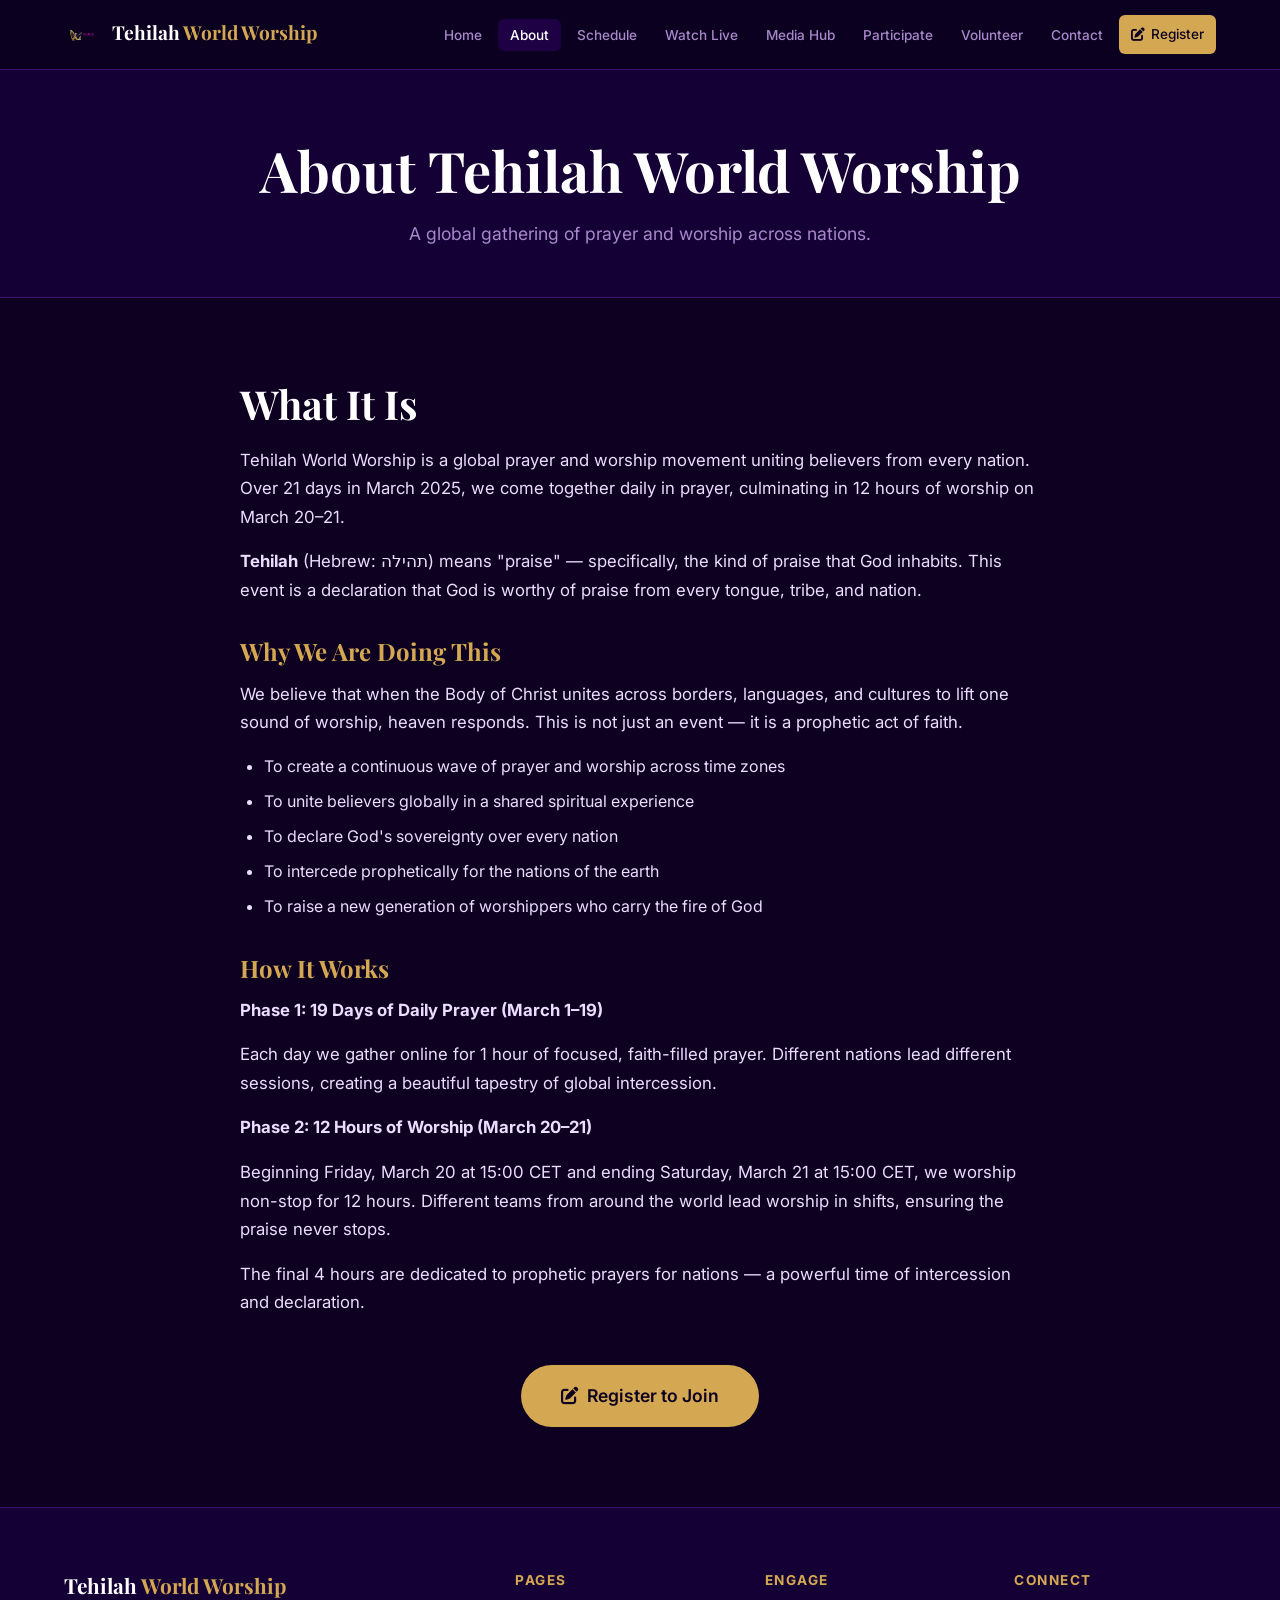
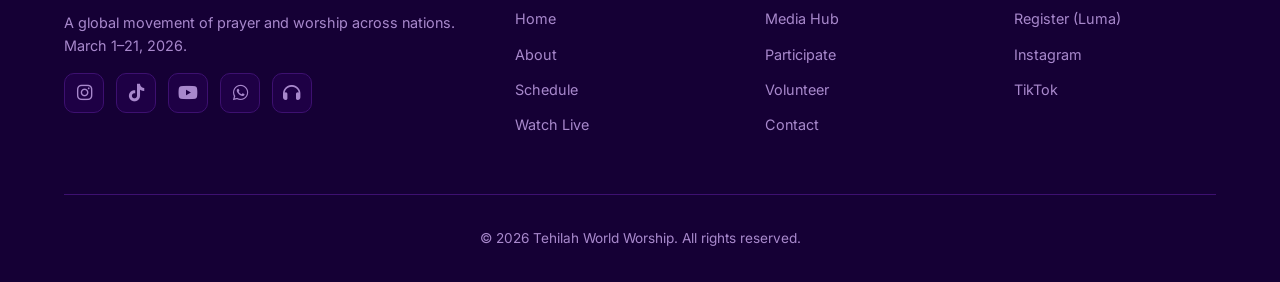
==== about.html @ 9a06ecf5 "Replace all 24-hour references with 12-hour across the site Updates every mention of "24 hours / 24-" ====
<!DOCTYPE html>
<html lang="en">
<head>
  <meta charset="UTF-8">
  <meta name="viewport" content="width=device-width, initial-scale=1.0">
  <title>About | Tehilah World Worship</title>
  <meta name="description" content="Learn about Tehilah World Worship — a global 21-day prayer and 12-hour worship movement uniting nations.">
  <!-- Open Graph / Social Preview -->
  <meta property="og:type" content="website">
  <meta property="og:url" content="https://tehilahworldworship.com/about.html">
  <meta property="og:title" content="About | Tehilah World Worship">
  <meta property="og:description" content="Learn about Tehilah World Worship — a global 21-day prayer and 12-hour worship movement uniting nations.">
  <meta property="og:image" content="https://tehilahworldworship.com/images/logo.png">
  <meta property="og:image:alt" content="Tehilah World Worship">
  <meta name="twitter:card" content="summary">
  <meta name="twitter:title" content="About | Tehilah World Worship">
  <meta name="twitter:description" content="Learn about Tehilah World Worship — a global 21-day prayer and 12-hour worship movement uniting nations.">
  <meta name="twitter:image" content="https://tehilahworldworship.com/images/logo.png">
  <link rel="stylesheet" href="css/styles.css">
  <link rel="stylesheet" href="https://cdnjs.cloudflare.com/ajax/libs/font-awesome/6.5.0/css/all.min.css">
</head>
<body>

  <!-- Navigation -->
  <nav class="site-nav">
    <div class="nav-inner">
      <a href="index.html" class="nav-brand">
        <img src="images/logo.png" alt="Tehilah World Worship" class="nav-logo">
        Tehilah <span>World Worship</span>
      </a>
      <button class="nav-toggle" aria-label="Toggle navigation"><i class="fas fa-bars"></i></button>
      <ul class="nav-links">
        <li><a href="index.html">Home</a></li>
        <li><a href="about.html" class="active">About</a></li>
        <li><a href="schedule.html">Schedule</a></li>
        <li><a href="watch-live.html">Watch Live</a></li>
        <li><a href="media-hub.html">Media Hub</a></li>
        <li><a href="participate.html">Participate</a></li>
        <li><a href="volunteer.html">Volunteer</a></li>
        <li><a href="contact.html">Contact</a></li>
        <li><a href="https://luma.com/tuikiyd9" target="_blank" rel="noopener" class="nav-register"><i class="fas fa-pen-to-square"></i> Register</a></li>
      </ul>
    </div>
  </nav>

  <a href="https://luma.com/tuikiyd9" target="_blank" rel="noopener" class="floating-register">
    <i class="fas fa-pen-to-square"></i> Register Now
  </a>

  <!-- Page Hero -->
  <section class="page-hero">
    <div class="container">
      <h1>About Tehilah World Worship</h1>
      <p>A global gathering of prayer and worship across nations.</p>
    </div>
  </section>

  <!-- Content -->
  <section class="section">
    <div class="container">
      <div class="content-block">
        <h2 class="reveal">What It Is</h2>
        <p class="reveal">Tehilah World Worship is a global prayer and worship movement uniting believers from every nation. Over 21 days in March 2025, we come together daily in prayer, culminating in 12 hours of worship on March 20–21.</p>
        <p class="reveal"><strong>Tehilah</strong> (Hebrew: תהילה) means "praise" — specifically, the kind of praise that God inhabits. This event is a declaration that God is worthy of praise from every tongue, tribe, and nation.</p>

        <h3 class="reveal">Why We Are Doing This</h3>
        <p class="reveal">We believe that when the Body of Christ unites across borders, languages, and cultures to lift one sound of worship, heaven responds. This is not just an event — it is a prophetic act of faith.</p>
        <ul class="reveal">
          <li>To create a continuous wave of prayer and worship across time zones</li>
          <li>To unite believers globally in a shared spiritual experience</li>
          <li>To declare God's sovereignty over every nation</li>
          <li>To intercede prophetically for the nations of the earth</li>
          <li>To raise a new generation of worshippers who carry the fire of God</li>
        </ul>

        <h3 class="reveal">How It Works</h3>
        <p class="reveal"><strong>Phase 1: 19 Days of Daily Prayer (March 1–19)</strong></p>
        <p class="reveal">Each day we gather online for 1 hour of focused, faith-filled prayer. Different nations lead different sessions, creating a beautiful tapestry of global intercession.</p>

        <p class="reveal"><strong>Phase 2: 12 Hours of Worship (March 20–21)</strong></p>
        <p class="reveal">Beginning Friday, March 20 at 15:00 CET and ending Saturday, March 21 at 15:00 CET, we worship non-stop for 12 hours. Different teams from around the world lead worship in shifts, ensuring the praise never stops.</p>
        <p class="reveal">The final 4 hours are dedicated to prophetic prayers for nations — a powerful time of intercession and declaration.</p>

        <div style="text-align:center;margin-top:3rem;" class="reveal">
          <a href="https://luma.com/tuikiyd9" target="_blank" rel="noopener" class="btn btn-primary btn-lg">
            <i class="fas fa-pen-to-square"></i> Register to Join
          </a>
        </div>
      </div>
    </div>
  </section>

  <!-- Footer -->
  <footer class="site-footer">
    <div class="container">
      <div class="footer-grid">
        <div class="footer-brand">
          <h3>Tehilah <span>World Worship</span></h3>
          <p>A global movement of prayer and worship across nations. March 1–21, 2026.</p>
          <div class="social-links" style="margin-top:1rem;">
            <a href="https://www.instagram.com/tehilahworldworship?igsh=OGNpNnZlYnFkcG0z" target="_blank" rel="noopener" class="social-link" aria-label="Instagram"><i class="fab fa-instagram"></i></a>
            <a href="https://www.tiktok.com/@tehilahworldworsh?_r=1&_t=ZG-945OzaO6s9A" target="_blank" rel="noopener" class="social-link" aria-label="TikTok"><i class="fab fa-tiktok"></i></a>
            <a href="#" class="social-link" aria-label="YouTube"><i class="fab fa-youtube"></i></a>
            <a href="https://wa.me/4915510653317" target="_blank" rel="noopener" class="social-link" aria-label="WhatsApp"><i class="fab fa-whatsapp"></i></a>
            <a href="#" class="social-link" aria-label="MixLR"><i class="fas fa-headphones"></i></a>
          </div>
        </div>
        <div class="footer-col">
          <h4>Pages</h4>
          <ul>
            <li><a href="index.html">Home</a></li>
            <li><a href="about.html">About</a></li>
            <li><a href="schedule.html">Schedule</a></li>
            <li><a href="watch-live.html">Watch Live</a></li>
          </ul>
        </div>
        <div class="footer-col">
          <h4>Engage</h4>
          <ul>
            <li><a href="media-hub.html">Media Hub</a></li>
            <li><a href="participate.html">Participate</a></li>
            <li><a href="volunteer.html">Volunteer</a></li>
            <li><a href="contact.html">Contact</a></li>
          </ul>
        </div>
        <div class="footer-col">
          <h4>Connect</h4>
          <ul>
            <li><a href="https://luma.com/tuikiyd9" target="_blank" rel="noopener">Register (Luma)</a></li>
            <li><a href="https://www.instagram.com/tehilahworldworship?igsh=OGNpNnZlYnFkcG0z" target="_blank" rel="noopener">Instagram</a></li>
            <li><a href="https://www.tiktok.com/@tehilahworldworsh?_r=1&_t=ZG-945OzaO6s9A" target="_blank" rel="noopener">TikTok</a></li>
          </ul>
        </div>
      </div>
      <div class="footer-bottom">
        <p>© 2026 Tehilah World Worship. All rights reserved.</p>
      </div>
    </div>
  </footer>

  <script src="js/app.js"></script>
</body>
</html>
---- css/styles.css ----
/* ============================================
   Tehilah World Worship - Global Styles
   Theme: Deep purple + gold accents
   ============================================ */

@import url('https://fonts.googleapis.com/css2?family=Playfair+Display:ital,wght@0,400;0,600;0,700;1,400&family=Inter:wght@300;400;500;600;700&display=swap');

/* --- CSS Variables --- */
:root {
  --color-bg: #0d0020;
  --color-bg-alt: #150035;
  --color-surface: #1e0045;
  --color-surface-light: #2d0066;
  --color-gold: #d4a853;
  --color-gold-light: #e8c97a;
  --color-gold-dark: #b8922e;
  --color-white: #ffffff;
  --color-text: #ecdcff;
  --color-text-muted: #a888cc;
  --color-border: #3d1070;
  --font-heading: 'Playfair Display', Georgia, serif;
  --font-body: 'Inter', -apple-system, BlinkMacSystemFont, sans-serif;
  --max-width: 1200px;
  --nav-height: 70px;
  --transition: 0.3s ease;
}

/* --- Reset & Base --- */
*, *::before, *::after {
  box-sizing: border-box;
  margin: 0;
  padding: 0;
}

html {
  scroll-behavior: smooth;
  font-size: 16px;
}

body {
  font-family: var(--font-body);
  background: var(--color-bg);
  color: var(--color-text);
  line-height: 1.7;
  -webkit-font-smoothing: antialiased;
  overflow-x: hidden;
}

img {
  max-width: 100%;
  height: auto;
  display: block;
}

a {
  color: var(--color-gold);
  text-decoration: none;
  transition: color var(--transition);
}

a:hover {
  color: var(--color-gold-light);
}

h1, h2, h3, h4 {
  font-family: var(--font-heading);
  color: var(--color-white);
  line-height: 1.3;
}

h1 { font-size: clamp(2rem, 5vw, 3.5rem); }
h2 { font-size: clamp(1.5rem, 3.5vw, 2.5rem); }
h3 { font-size: clamp(1.2rem, 2.5vw, 1.5rem); }

.container {
  width: 100%;
  max-width: var(--max-width);
  margin: 0 auto;
  padding: 0 1.5rem;
}

/* --- Utility --- */
.text-gold { color: var(--color-gold); }
.text-center { text-align: center; }

/* ============================================
   NAVIGATION
   ============================================ */
.site-nav {
  position: fixed;
  top: 0;
  left: 0;
  right: 0;
  height: var(--nav-height);
  background: rgba(13, 0, 32, 0.96);
  backdrop-filter: blur(12px);
  border-bottom: 1px solid var(--color-border);
  z-index: 1000;
  display: flex;
  align-items: center;
}

.nav-inner {
  width: 100%;
  max-width: var(--max-width);
  margin: 0 auto;
  padding: 0 1.5rem;
  display: flex;
  align-items: center;
  justify-content: space-between;
}

.nav-brand {
  font-family: var(--font-heading);
  font-size: 1.2rem;
  color: var(--color-white);
  font-weight: 700;
  white-space: nowrap;
  text-decoration: none;
}

.nav-brand span {
  color: var(--color-gold);
}

.nav-logo {
  height: 36px;
  width: auto;
  display: inline-block;
  vertical-align: middle;
  margin-right: 0.5rem;
  border-radius: 4px;
}

/* ============================================
   POSTERS GRID
   ============================================ */
.posters-grid {
  display: grid;
  grid-template-columns: repeat(auto-fit, minmax(220px, 1fr));
  gap: 1.5rem;
  margin-top: 2rem;
}

.poster-card {
  border-radius: var(--radius);
  overflow: hidden;
  box-shadow: 0 4px 20px rgba(0,0,0,0.4);
  position: relative;
  transition: transform 0.3s ease, box-shadow 0.3s ease;
}

.poster-card:hover {
  transform: translateY(-6px);
  box-shadow: 0 10px 30px rgba(0,0,0,0.5);
}

.poster-card img {
  width: 100%;
  display: block;
  aspect-ratio: 3/4;
  object-fit: cover;
}

.poster-label {
  position: absolute;
  bottom: 0;
  left: 0;
  right: 0;
  background: linear-gradient(transparent, rgba(0,0,0,0.85));
  color: #fff;
  font-size: 0.85rem;
  font-weight: 600;
  padding: 1.5rem 1rem 0.75rem;
  text-align: center;
  letter-spacing: 0.05em;
  text-transform: uppercase;
}

.nav-links {
  display: flex;
  list-style: none;
  gap: 0.25rem;
  align-items: center;
}

.nav-links a {
  color: var(--color-text-muted);
  font-size: 0.85rem;
  font-weight: 500;
  padding: 0.5rem 0.75rem;
  border-radius: 6px;
  transition: all var(--transition);
  white-space: nowrap;
}

.nav-links a:hover,
.nav-links a.active {
  color: var(--color-white);
  background: var(--color-surface);
}

.nav-register {
  display: inline-flex;
  align-items: center;
  gap: 0.4rem;
  background: var(--color-gold);
  color: var(--color-bg) !important;
  font-weight: 600;
  font-size: 0.85rem;
  padding: 0.5rem 1.2rem;
  border-radius: 50px;
  transition: all var(--transition);
}

.nav-register:hover {
  background: var(--color-gold-light);
  color: var(--color-bg) !important;
  transform: translateY(-1px);
}

/* Mobile nav toggle */
.nav-toggle {
  display: none;
  background: none;
  border: none;
  color: var(--color-white);
  font-size: 1.5rem;
  cursor: pointer;
  padding: 0.5rem;
}

@media (max-width: 1024px) {
  .nav-toggle { display: block; }

  .nav-links {
    position: fixed;
    top: var(--nav-height);
    left: 0;
    right: 0;
    bottom: 0;
    background: var(--color-bg);
    flex-direction: column;
    padding: 2rem 1.5rem;
    gap: 0.5rem;
    transform: translateX(100%);
    transition: transform 0.3s ease;
    overflow-y: auto;
  }

  .nav-links.open {
    transform: translateX(0);
  }

  .nav-links a {
    font-size: 1.1rem;
    padding: 0.75rem 1rem;
    display: block;
  }

  .nav-register {
    margin-top: 1rem;
    text-align: center;
    justify-content: center;
    font-size: 1rem;
    padding: 0.75rem 1.5rem;
  }
}

/* ============================================
   FLOATING REGISTER BUTTON (Mobile)
   ============================================ */
.floating-register {
  display: none;
  position: fixed;
  bottom: 1.5rem;
  right: 1.5rem;
  background: var(--color-gold);
  color: var(--color-bg);
  font-weight: 700;
  font-size: 0.9rem;
  padding: 0.85rem 1.5rem;
  border-radius: 50px;
  box-shadow: 0 4px 20px rgba(212, 168, 83, 0.4);
  z-index: 999;
  text-decoration: none;
  transition: all var(--transition);
}

.floating-register:hover {
  background: var(--color-gold-light);
  color: var(--color-bg);
  transform: translateY(-2px);
  box-shadow: 0 6px 25px rgba(212, 168, 83, 0.5);
}

@media (max-width: 768px) {
  .floating-register { display: flex; align-items: center; gap: 0.5rem; }
}

/* ============================================
   HERO SECTION
   ============================================ */
.hero {
  min-height: 100vh;
  display: flex;
  align-items: center;
  justify-content: center;
  text-align: center;
  padding: calc(var(--nav-height) + 2rem) 1.5rem 4rem;
  position: relative;
  overflow: hidden;
}

.hero::before {
  content: '';
  position: absolute;
  inset: 0;
  background:
    radial-gradient(ellipse at 20% 50%, rgba(212, 168, 83, 0.08) 0%, transparent 60%),
    radial-gradient(ellipse at 80% 20%, rgba(120, 40, 220, 0.18) 0%, transparent 50%);
}

#hero-canvas {
  position: absolute;
  inset: 0;
  width: 100%;
  height: 100%;
  z-index: 0;
  display: block;
}

.hero-content {
  position: relative;
  z-index: 1;
  max-width: 800px;
}

.hero-label {
  display: inline-block;
  font-size: 0.8rem;
  font-weight: 600;
  text-transform: uppercase;
  letter-spacing: 3px;
  color: var(--color-gold);
  margin-bottom: 1.5rem;
  padding: 0.4rem 1.2rem;
  border: 1px solid rgba(212, 168, 83, 0.3);
  border-radius: 50px;
}

.hero h1 {
  font-size: clamp(2.5rem, 7vw, 4.5rem);
  margin-bottom: 1rem;
  font-weight: 700;
}

.hero h1 span {
  display: block;
  color: var(--color-gold);
}

.hero-subtitle {
  font-size: clamp(1rem, 2.5vw, 1.35rem);
  color: var(--color-text-muted);
  margin-bottom: 2.5rem;
  font-weight: 300;
}

.hero-ctas {
  display: flex;
  gap: 1rem;
  justify-content: center;
  flex-wrap: wrap;
  margin-bottom: 3rem;
}

/* --- Countdown --- */
.countdown {
  display: flex;
  gap: 1.5rem;
  justify-content: center;
  flex-wrap: wrap;
  margin-top: 2rem;
}

.countdown-label {
  font-size: 0.85rem;
  color: var(--color-text-muted);
  text-transform: uppercase;
  letter-spacing: 2px;
  margin-bottom: 1rem;
  width: 100%;
  text-align: center;
}

.countdown-unit {
  text-align: center;
}

.countdown-number {
  display: block;
  font-family: var(--font-heading);
  font-size: clamp(2rem, 5vw, 3.5rem);
  font-weight: 700;
  color: var(--color-white);
  line-height: 1;
  min-width: 70px;
  padding: 0.75rem;
  background: var(--color-surface);
  border: 1px solid var(--color-border);
  border-radius: 12px;
}

.countdown-text {
  display: block;
  font-size: 0.75rem;
  color: var(--color-text-muted);
  text-transform: uppercase;
  letter-spacing: 1px;
  margin-top: 0.5rem;
}

/* ============================================
   BUTTONS
   ============================================ */
.btn {
  display: inline-flex;
  align-items: center;
  gap: 0.5rem;
  font-family: var(--font-body);
  font-weight: 600;
  font-size: 0.95rem;
  padding: 0.85rem 2rem;
  border-radius: 50px;
  border: none;
  cursor: pointer;
  transition: all var(--transition);
  text-decoration: none;
}

.btn-primary {
  background: var(--color-gold);
  color: var(--color-bg);
}

.btn-primary:hover {
  background: var(--color-gold-light);
  color: var(--color-bg);
  transform: translateY(-2px);
  box-shadow: 0 4px 20px rgba(212, 168, 83, 0.3);
}

.btn-outline {
  background: transparent;
  color: var(--color-white);
  border: 2px solid var(--color-border);
}

.btn-outline:hover {
  border-color: var(--color-gold);
  color: var(--color-gold);
  transform: translateY(-2px);
}

.btn-secondary {
  background: var(--color-surface);
  color: var(--color-text);
  border: 1px solid var(--color-border);
}

.btn-secondary:hover {
  background: var(--color-surface-light);
  color: var(--color-white);
}

.btn-lg {
  font-size: 1.1rem;
  padding: 1rem 2.5rem;
}

.btn-sm {
  font-size: 0.85rem;
  padding: 0.5rem 1.25rem;
}

/* ============================================
   SECTIONS
   ============================================ */
.section {
  padding: 5rem 0;
}

.section-alt {
  background: var(--color-bg-alt);
}

.section-header {
  text-align: center;
  margin-bottom: 3.5rem;
}

.section-header h2 {
  margin-bottom: 1rem;
}

.section-header p {
  color: var(--color-text-muted);
  max-width: 600px;
  margin: 0 auto;
  font-size: 1.05rem;
}

.section-divider {
  width: 60px;
  height: 3px;
  background: var(--color-gold);
  margin: 1rem auto;
  border-radius: 2px;
}

/* ============================================
   PAGE HEADER (inner pages)
   ============================================ */
.page-hero {
  padding: calc(var(--nav-height) + 4rem) 0 3rem;
  text-align: center;
  background: var(--color-bg-alt);
  border-bottom: 1px solid var(--color-border);
}

.page-hero h1 {
  margin-bottom: 0.75rem;
}

.page-hero p {
  color: var(--color-text-muted);
  font-size: 1.1rem;
  max-width: 600px;
  margin: 0 auto;
}

/* ============================================
   CARDS
   ============================================ */
.card {
  background: var(--color-surface);
  border: 1px solid var(--color-border);
  border-radius: 16px;
  padding: 2rem;
  transition: all var(--transition);
}

.card:hover {
  border-color: rgba(212, 168, 83, 0.3);
  transform: translateY(-2px);
}

.card-icon {
  width: 56px;
  height: 56px;
  display: flex;
  align-items: center;
  justify-content: center;
  background: rgba(212, 168, 83, 0.1);
  color: var(--color-gold);
  border-radius: 12px;
  font-size: 1.5rem;
  margin-bottom: 1.25rem;
}

.card h3 {
  margin-bottom: 0.75rem;
}

.card p {
  color: var(--color-text-muted);
  font-size: 0.95rem;
}

/* Steps cards */
.steps-grid {
  display: grid;
  grid-template-columns: repeat(auto-fit, minmax(280px, 1fr));
  gap: 2rem;
}

.step-number {
  display: inline-flex;
  align-items: center;
  justify-content: center;
  width: 40px;
  height: 40px;
  background: var(--color-gold);
  color: var(--color-bg);
  font-weight: 700;
  border-radius: 50%;
  font-size: 1rem;
  margin-bottom: 1rem;
}

/* ============================================
   NATIONS GRID
   ============================================ */
.nations-grid {
  display: grid;
  grid-template-columns: repeat(auto-fill, minmax(140px, 1fr));
  gap: 1rem;
}

.nation-item {
  background: var(--color-surface);
  border: 1px solid var(--color-border);
  border-radius: 12px;
  padding: 1.25rem 1rem;
  text-align: center;
  font-size: 0.95rem;
  color: var(--color-text);
  transition: all var(--transition);
}

.nation-item:hover {
  border-color: var(--color-gold);
  color: var(--color-gold);
}

/* ============================================
   VIDEO EMBED
   ============================================ */
.video-container {
  position: relative;
  width: 100%;
  padding-bottom: 56.25%;
  border-radius: 16px;
  overflow: hidden;
  background: var(--color-surface);
  border: 1px solid var(--color-border);
}

.video-container iframe {
  position: absolute;
  top: 0; left: 0;
  width: 100%;
  height: 100%;
  border: none;
}

.video-placeholder {
  position: absolute;
  inset: 0;
  display: flex;
  flex-direction: column;
  align-items: center;
  justify-content: center;
  color: var(--color-text-muted);
  gap: 1rem;
}

.video-placeholder i {
  font-size: 3rem;
  color: var(--color-gold);
}

/* ============================================
   MEDIA HUB
   ============================================ */
.media-filters {
  display: flex;
  gap: 0.5rem;
  flex-wrap: wrap;
  margin-bottom: 2.5rem;
  justify-content: center;
}

.filter-btn {
  font-family: var(--font-body);
  font-size: 0.85rem;
  font-weight: 500;
  padding: 0.5rem 1.25rem;
  border-radius: 50px;
  border: 1px solid var(--color-border);
  background: transparent;
  color: var(--color-text-muted);
  cursor: pointer;
  transition: all var(--transition);
}

.filter-btn:hover {
  border-color: var(--color-gold);
  color: var(--color-gold);
}

.filter-btn.active {
  background: var(--color-gold);
  color: var(--color-bg);
  border-color: var(--color-gold);
}

.media-grid {
  display: grid;
  grid-template-columns: repeat(auto-fill, minmax(320px, 1fr));
  gap: 1.5rem;
}

.media-card {
  background: var(--color-surface);
  border: 1px solid var(--color-border);
  border-radius: 16px;
  overflow: hidden;
  transition: all var(--transition);
}

.media-card:hover {
  border-color: rgba(212, 168, 83, 0.3);
  transform: translateY(-3px);
}

.media-card-thumb {
  position: relative;
  width: 100%;
  padding-bottom: 56.25%;
  background: var(--color-bg-alt);
  overflow: hidden;
}

.media-card-thumb iframe {
  position: absolute;
  top: 0; left: 0;
  width: 100%;
  height: 100%;
  border: none;
}

.media-card-thumb img {
  position: absolute;
  top: 0; left: 0;
  width: 100%;
  height: 100%;
  object-fit: cover;
}

.media-card-thumb .thumb-placeholder {
  position: absolute;
  inset: 0;
  display: flex;
  flex-direction: column;
  align-items: center;
  justify-content: center;
  color: var(--color-text-muted);
  gap: 0.5rem;
  font-size: 0.85rem;
}

.thumb-placeholder i {
  font-size: 2rem;
  color: var(--color-gold);
}

.media-card-body {
  padding: 1.25rem;
}

.media-card-meta {
  display: flex;
  gap: 0.5rem;
  flex-wrap: wrap;
  margin-bottom: 0.75rem;
}

.media-tag {
  font-size: 0.7rem;
  font-weight: 600;
  text-transform: uppercase;
  letter-spacing: 0.5px;
  padding: 0.2rem 0.6rem;
  border-radius: 4px;
  background: rgba(212, 168, 83, 0.1);
  color: var(--color-gold);
}

.media-tag.tag-youtube { background: rgba(255, 0, 0, 0.1); color: #ff4444; }
.media-tag.tag-instagram { background: rgba(225, 48, 108, 0.1); color: #e1306c; }
.media-tag.tag-tiktok { background: rgba(0, 242, 234, 0.1); color: #00f2ea; }
.media-tag.tag-photo { background: rgba(76, 175, 80, 0.1); color: #4caf50; }

.media-card-body h3 {
  font-size: 1.1rem;
  margin-bottom: 0.4rem;
}

.media-card-body .media-date {
  font-size: 0.8rem;
  color: var(--color-text-muted);
}

.media-card-body .media-desc {
  font-size: 0.9rem;
  color: var(--color-text-muted);
  margin-top: 0.5rem;
  line-height: 1.5;
}

/* ============================================
   FEATURED MEDIA STRIP (Home)
   ============================================ */
.featured-strip {
  display: grid;
  grid-template-columns: repeat(auto-fill, minmax(280px, 1fr));
  gap: 1.5rem;
}

/* ============================================
   SCHEDULE
   ============================================ */
.schedule-block {
  margin-bottom: 3rem;
}

.schedule-block h3 {
  margin-bottom: 1.5rem;
  padding-bottom: 0.75rem;
  border-bottom: 1px solid var(--color-border);
}

.schedule-table {
  width: 100%;
  border-collapse: collapse;
}

.schedule-table th,
.schedule-table td {
  text-align: left;
  padding: 0.85rem 1rem;
  border-bottom: 1px solid var(--color-border);
  font-size: 0.95rem;
}

.schedule-table th {
  color: var(--color-gold);
  font-weight: 600;
  font-size: 0.8rem;
  text-transform: uppercase;
  letter-spacing: 1px;
}

.schedule-table tr:hover td {
  background: rgba(212, 168, 83, 0.03);
}

.schedule-note {
  margin-top: 1.5rem;
  padding: 1rem 1.5rem;
  background: rgba(212, 168, 83, 0.05);
  border-left: 3px solid var(--color-gold);
  border-radius: 0 8px 8px 0;
  color: var(--color-text-muted);
  font-size: 0.9rem;
}

/* ============================================
   WATCH LIVE
   ============================================ */
.live-grid {
  display: grid;
  grid-template-columns: repeat(auto-fit, minmax(300px, 1fr));
  gap: 2rem;
}

.live-card {
  background: var(--color-surface);
  border: 1px solid var(--color-border);
  border-radius: 16px;
  padding: 2rem;
  text-align: center;
}

.live-card i {
  font-size: 2.5rem;
  color: var(--color-gold);
  margin-bottom: 1rem;
}

.live-card h3 {
  margin-bottom: 0.75rem;
}

.live-card p {
  color: var(--color-text-muted);
  margin-bottom: 1.25rem;
  font-size: 0.95rem;
}

/* ============================================
   PARTICIPATE
   ============================================ */
.participate-grid {
  display: grid;
  grid-template-columns: repeat(auto-fit, minmax(320px, 1fr));
  gap: 2rem;
}

.template-card {
  background: var(--color-surface);
  border: 2px dashed var(--color-border);
  border-radius: 16px;
  padding: 2.5rem;
  text-align: center;
  font-family: var(--font-heading);
  font-size: 1.2rem;
  line-height: 2;
  color: var(--color-text);
}

.template-card .blank {
  display: inline-block;
  min-width: 120px;
  border-bottom: 2px solid var(--color-gold);
  color: var(--color-gold);
  font-style: italic;
}

.share-buttons {
  display: flex;
  gap: 1rem;
  flex-wrap: wrap;
  justify-content: center;
}

.share-btn {
  display: inline-flex;
  align-items: center;
  gap: 0.5rem;
  padding: 0.75rem 1.5rem;
  border-radius: 50px;
  font-weight: 600;
  font-size: 0.9rem;
  color: var(--color-white);
  transition: all var(--transition);
  text-decoration: none;
}

.share-btn.whatsapp { background: #25d366; }
.share-btn.instagram { background: linear-gradient(45deg, #f09433, #e6683c, #dc2743, #cc2366, #bc1888); }
.share-btn.tiktok { background: #010101; border: 1px solid #333; }

.share-btn:hover {
  transform: translateY(-2px);
  opacity: 0.9;
  color: var(--color-white);
}

/* ============================================
   FORMS
   ============================================ */
.form-section {
  max-width: 640px;
  margin: 0 auto;
}

.form-group {
  margin-bottom: 1.5rem;
}

.form-group label {
  display: block;
  font-weight: 500;
  font-size: 0.9rem;
  color: var(--color-text);
  margin-bottom: 0.5rem;
}

.form-input,
.form-select,
.form-textarea {
  width: 100%;
  padding: 0.85rem 1rem;
  font-family: var(--font-body);
  font-size: 0.95rem;
  background: var(--color-bg);
  border: 1px solid var(--color-border);
  border-radius: 10px;
  color: var(--color-text);
  transition: border-color var(--transition);
}

.form-input:focus,
.form-select:focus,
.form-textarea:focus {
  outline: none;
  border-color: var(--color-gold);
}

.form-textarea {
  resize: vertical;
  min-height: 120px;
}

.form-select {
  appearance: none;
  background-image: url("data:image/svg+xml,%3Csvg xmlns='http://www.w3.org/2000/svg' width='12' height='8' viewBox='0 0 12 8'%3E%3Cpath fill='%238899b0' d='M6 8L0 0h12z'/%3E%3C/svg%3E");
  background-repeat: no-repeat;
  background-position: right 1rem center;
  padding-right: 2.5rem;
}

.form-row {
  display: grid;
  grid-template-columns: 1fr 1fr;
  gap: 1rem;
}

@media (max-width: 500px) {
  .form-row {
    grid-template-columns: 1fr;
  }
}

.form-submit-msg {
  display: none;
  padding: 1rem;
  border-radius: 10px;
  margin-top: 1rem;
  text-align: center;
  font-weight: 500;
}

.form-submit-msg.success {
  display: block;
  background: rgba(76, 175, 80, 0.1);
  color: #4caf50;
  border: 1px solid rgba(76, 175, 80, 0.3);
}

/* ============================================
   LUMA EMBED
   ============================================ */
.luma-embed-wrapper {
  display: flex;
  justify-content: center;
  margin: 2rem 0;
}

.luma-embed-wrapper iframe {
  border: 1px solid rgba(191, 203, 218, 0.53);
  border-radius: 8px;
  max-width: 100%;
}

/* ============================================
   FOOTER
   ============================================ */
.site-footer {
  background: var(--color-bg-alt);
  border-top: 1px solid var(--color-border);
  padding: 4rem 0 2rem;
}

.footer-grid {
  display: grid;
  grid-template-columns: 2fr 1fr 1fr 1fr;
  gap: 3rem;
  margin-bottom: 3rem;
}

@media (max-width: 768px) {
  .footer-grid {
    grid-template-columns: 1fr 1fr;
    gap: 2rem;
  }
}

@media (max-width: 480px) {
  .footer-grid {
    grid-template-columns: 1fr;
  }
}

.footer-brand h3 {
  font-size: 1.3rem;
  margin-bottom: 0.75rem;
}

.footer-brand h3 span {
  color: var(--color-gold);
}

.footer-brand p {
  color: var(--color-text-muted);
  font-size: 0.9rem;
  line-height: 1.6;
}

.footer-col h4 {
  font-family: var(--font-body);
  font-size: 0.85rem;
  text-transform: uppercase;
  letter-spacing: 1.5px;
  color: var(--color-gold);
  margin-bottom: 1rem;
}

.footer-col ul {
  list-style: none;
}

.footer-col ul li {
  margin-bottom: 0.5rem;
}

.footer-col ul a {
  color: var(--color-text-muted);
  font-size: 0.9rem;
  transition: color var(--transition);
}

.footer-col ul a:hover {
  color: var(--color-white);
}

.social-links {
  display: flex;
  gap: 0.75rem;
}

.social-link {
  display: flex;
  align-items: center;
  justify-content: center;
  width: 40px;
  height: 40px;
  background: var(--color-surface);
  border: 1px solid var(--color-border);
  border-radius: 10px;
  color: var(--color-text-muted);
  font-size: 1.1rem;
  transition: all var(--transition);
}

.social-link:hover {
  background: var(--color-gold);
  color: var(--color-bg);
  border-color: var(--color-gold);
}

.footer-bottom {
  border-top: 1px solid var(--color-border);
  padding-top: 2rem;
  text-align: center;
  color: var(--color-text-muted);
  font-size: 0.85rem;
}

/* ============================================
   CONTENT BLOCKS
   ============================================ */
.content-block {
  max-width: 800px;
  margin: 0 auto;
}

.content-block h2 {
  margin-bottom: 1rem;
}

.content-block h3 {
  margin-top: 2rem;
  margin-bottom: 0.75rem;
  color: var(--color-gold);
}

.content-block p {
  margin-bottom: 1rem;
  color: var(--color-text);
  font-size: 1.05rem;
}

.content-block ul, .content-block ol {
  margin-bottom: 1rem;
  padding-left: 1.5rem;
}

.content-block li {
  margin-bottom: 0.5rem;
  color: var(--color-text);
}

/* ============================================
   GUIDELINES BOX
   ============================================ */
.guidelines-box {
  background: var(--color-surface);
  border: 1px solid var(--color-border);
  border-radius: 16px;
  padding: 2rem;
  margin: 1.5rem 0;
}

.guidelines-box h3 {
  color: var(--color-gold);
  margin-top: 0;
  margin-bottom: 1rem;
}

.guidelines-box ul {
  list-style: none;
  padding: 0;
}

.guidelines-box li {
  padding: 0.4rem 0;
  padding-left: 1.5rem;
  position: relative;
  color: var(--color-text-muted);
}

.guidelines-box li::before {
  content: '\f00c';
  font-family: 'Font Awesome 6 Free';
  font-weight: 900;
  position: absolute;
  left: 0;
  color: var(--color-gold);
  font-size: 0.8rem;
}

/* ============================================
   TWO-COLUMN LAYOUT
   ============================================ */
.two-col {
  display: grid;
  grid-template-columns: 1fr 1fr;
  gap: 3rem;
  align-items: start;
}

@media (max-width: 768px) {
  .two-col {
    grid-template-columns: 1fr;
    gap: 2rem;
  }
}

/* ============================================
   RESPONSIVE
   ============================================ */
@media (max-width: 768px) {
  .section {
    padding: 3.5rem 0;
  }

  .hero {
    min-height: auto;
    padding: calc(var(--nav-height) + 3rem) 1.5rem 3rem;
  }

  .media-grid {
    grid-template-columns: 1fr;
  }

  .steps-grid {
    grid-template-columns: 1fr;
  }
}

/* ============================================
   SCROLL ANIMATIONS
   ============================================ */
.reveal {
  opacity: 0;
  transform: translateY(30px);
  transition: opacity 0.6s ease, transform 0.6s ease;
}

.reveal.visible {
  opacity: 1;
  transform: translateY(0);
}
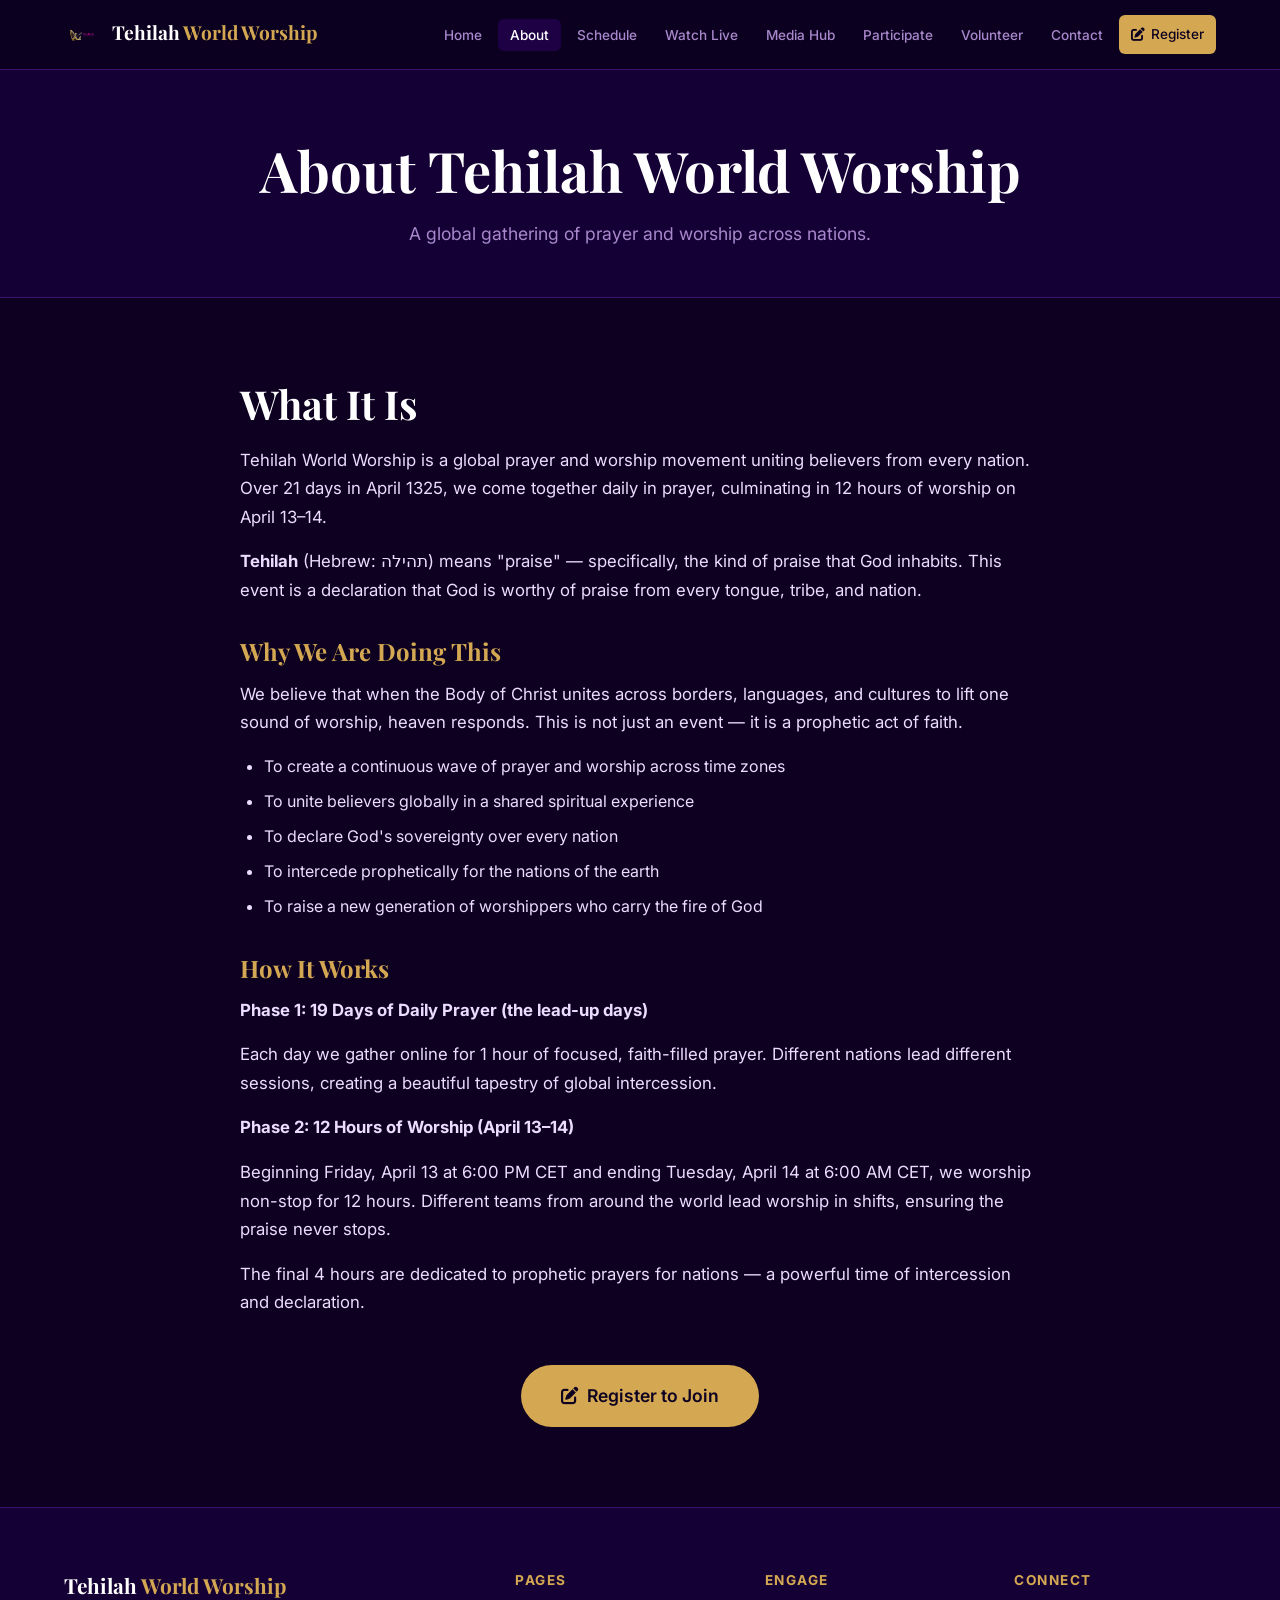
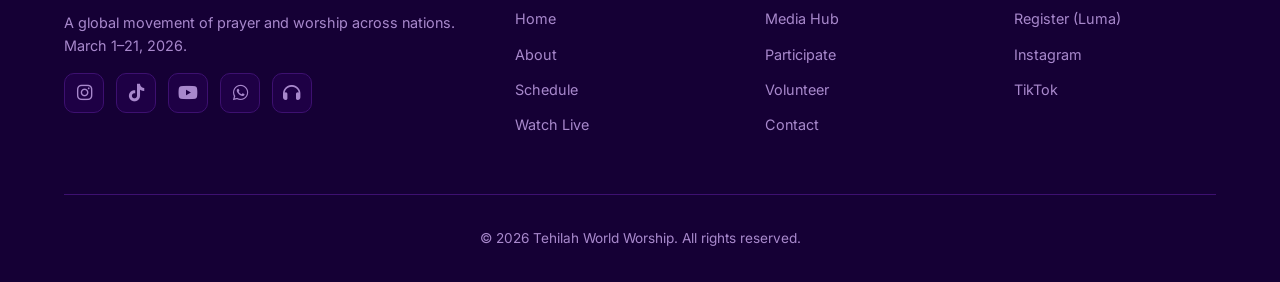
==== commit dfb4b4e7: "Update event date from March 20-21 to April 13-14, 2026 https://claude.ai/code/session_01STfdckXAU5d" ====
--- a/about.html
+++ b/about.html
@@ -60,7 +60,7 @@
     <div class="container">
       <div class="content-block">
         <h2 class="reveal">What It Is</h2>
-        <p class="reveal">Tehilah World Worship is a global prayer and worship movement uniting believers from every nation. Over 21 days in March 2025, we come together daily in prayer, culminating in 12 hours of worship on March 20–21.</p>
+        <p class="reveal">Tehilah World Worship is a global prayer and worship movement uniting believers from every nation. Over 21 days in April 1325, we come together daily in prayer, culminating in 12 hours of worship on April 13–14.</p>
         <p class="reveal"><strong>Tehilah</strong> (Hebrew: תהילה) means "praise" — specifically, the kind of praise that God inhabits. This event is a declaration that God is worthy of praise from every tongue, tribe, and nation.</p>
 
         <h3 class="reveal">Why We Are Doing This</h3>
@@ -74,11 +74,11 @@
         </ul>
 
         <h3 class="reveal">How It Works</h3>
-        <p class="reveal"><strong>Phase 1: 19 Days of Daily Prayer (March 1–19)</strong></p>
+        <p class="reveal"><strong>Phase 1: 19 Days of Daily Prayer (the lead-up days)</strong></p>
         <p class="reveal">Each day we gather online for 1 hour of focused, faith-filled prayer. Different nations lead different sessions, creating a beautiful tapestry of global intercession.</p>
 
-        <p class="reveal"><strong>Phase 2: 12 Hours of Worship (March 20–21)</strong></p>
-        <p class="reveal">Beginning Friday, March 20 at 15:00 CET and ending Saturday, March 21 at 15:00 CET, we worship non-stop for 12 hours. Different teams from around the world lead worship in shifts, ensuring the praise never stops.</p>
+        <p class="reveal"><strong>Phase 2: 12 Hours of Worship (April 13–14)</strong></p>
+        <p class="reveal">Beginning Friday, April 13 at 6:00 PM CET and ending Tuesday, April 14 at 6:00 AM CET, we worship non-stop for 12 hours. Different teams from around the world lead worship in shifts, ensuring the praise never stops.</p>
         <p class="reveal">The final 4 hours are dedicated to prophetic prayers for nations — a powerful time of intercession and declaration.</p>
 
         <div style="text-align:center;margin-top:3rem;" class="reveal">
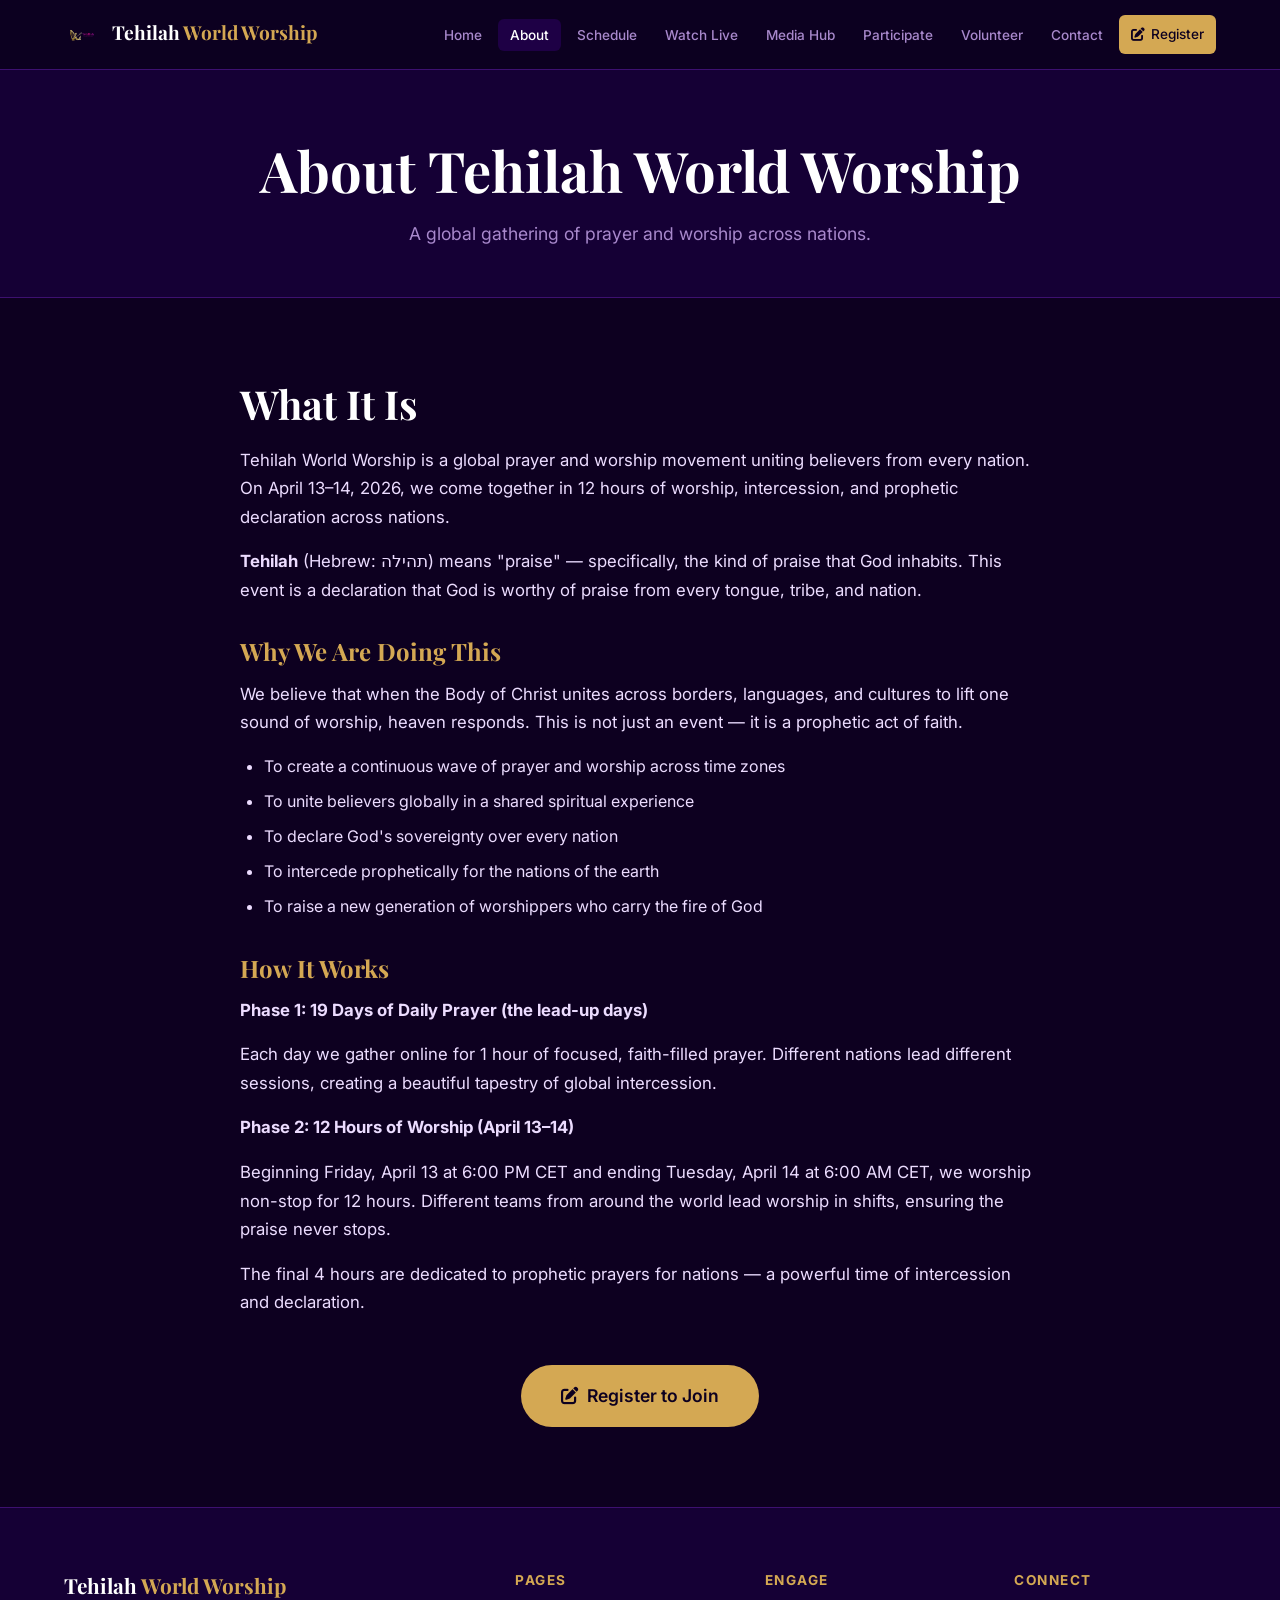
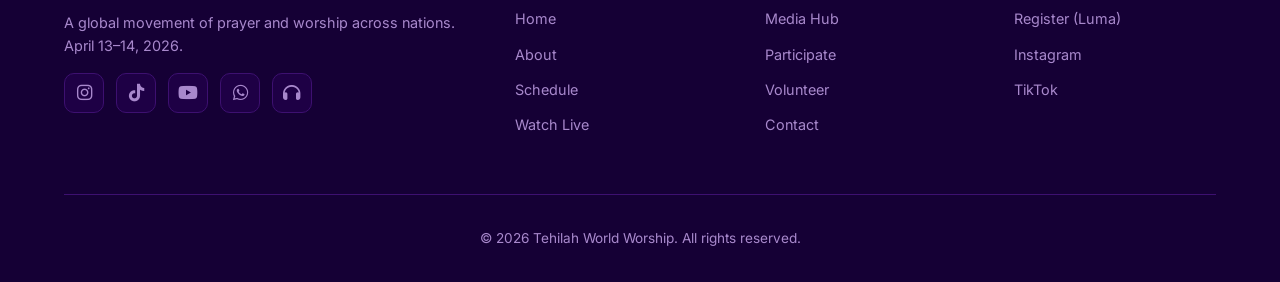
==== commit 169c5abf: "Remove all 21-days and March 1-21 references across the site Replace with The Glory — 12-Hour Charge" ====
--- a/about.html
+++ b/about.html
@@ -4,17 +4,17 @@
   <meta charset="UTF-8">
   <meta name="viewport" content="width=device-width, initial-scale=1.0">
   <title>About | Tehilah World Worship</title>
-  <meta name="description" content="Learn about Tehilah World Worship — a global 21-day prayer and 12-hour worship movement uniting nations.">
+  <meta name="description" content="Learn about Tehilah World Worship — a global worship movement uniting nations — The Glory, 12-Hour Charge, April 13–14, 2026.">
   <!-- Open Graph / Social Preview -->
   <meta property="og:type" content="website">
   <meta property="og:url" content="https://tehilahworldworship.com/about.html">
   <meta property="og:title" content="About | Tehilah World Worship">
-  <meta property="og:description" content="Learn about Tehilah World Worship — a global 21-day prayer and 12-hour worship movement uniting nations.">
+  <meta property="og:description" content="Learn about Tehilah World Worship — a global worship movement uniting nations — The Glory, 12-Hour Charge, April 13–14, 2026.">
   <meta property="og:image" content="https://tehilahworldworship.com/images/logo.png">
   <meta property="og:image:alt" content="Tehilah World Worship">
   <meta name="twitter:card" content="summary">
   <meta name="twitter:title" content="About | Tehilah World Worship">
-  <meta name="twitter:description" content="Learn about Tehilah World Worship — a global 21-day prayer and 12-hour worship movement uniting nations.">
+  <meta name="twitter:description" content="Learn about Tehilah World Worship — a global worship movement uniting nations — The Glory, 12-Hour Charge, April 13–14, 2026.">
   <meta name="twitter:image" content="https://tehilahworldworship.com/images/logo.png">
   <link rel="stylesheet" href="css/styles.css">
   <link rel="stylesheet" href="https://cdnjs.cloudflare.com/ajax/libs/font-awesome/6.5.0/css/all.min.css">
@@ -60,7 +60,7 @@
     <div class="container">
       <div class="content-block">
         <h2 class="reveal">What It Is</h2>
-        <p class="reveal">Tehilah World Worship is a global prayer and worship movement uniting believers from every nation. Over 21 days in April 1325, we come together daily in prayer, culminating in 12 hours of worship on April 13–14.</p>
+        <p class="reveal">Tehilah World Worship is a global prayer and worship movement uniting believers from every nation. On April 13–14, 2026, we come together in 12 hours of worship, intercession, and prophetic declaration across nations.</p>
         <p class="reveal"><strong>Tehilah</strong> (Hebrew: תהילה) means "praise" — specifically, the kind of praise that God inhabits. This event is a declaration that God is worthy of praise from every tongue, tribe, and nation.</p>
 
         <h3 class="reveal">Why We Are Doing This</h3>
@@ -96,7 +96,7 @@
       <div class="footer-grid">
         <div class="footer-brand">
           <h3>Tehilah <span>World Worship</span></h3>
-          <p>A global movement of prayer and worship across nations. March 1–21, 2026.</p>
+          <p>A global movement of prayer and worship across nations. April 13–14, 2026.</p>
           <div class="social-links" style="margin-top:1rem;">
             <a href="https://www.instagram.com/tehilahworldworship?igsh=OGNpNnZlYnFkcG0z" target="_blank" rel="noopener" class="social-link" aria-label="Instagram"><i class="fab fa-instagram"></i></a>
             <a href="https://www.tiktok.com/@tehilahworldworsh?_r=1&_t=ZG-945OzaO6s9A" target="_blank" rel="noopener" class="social-link" aria-label="TikTok"><i class="fab fa-tiktok"></i></a>
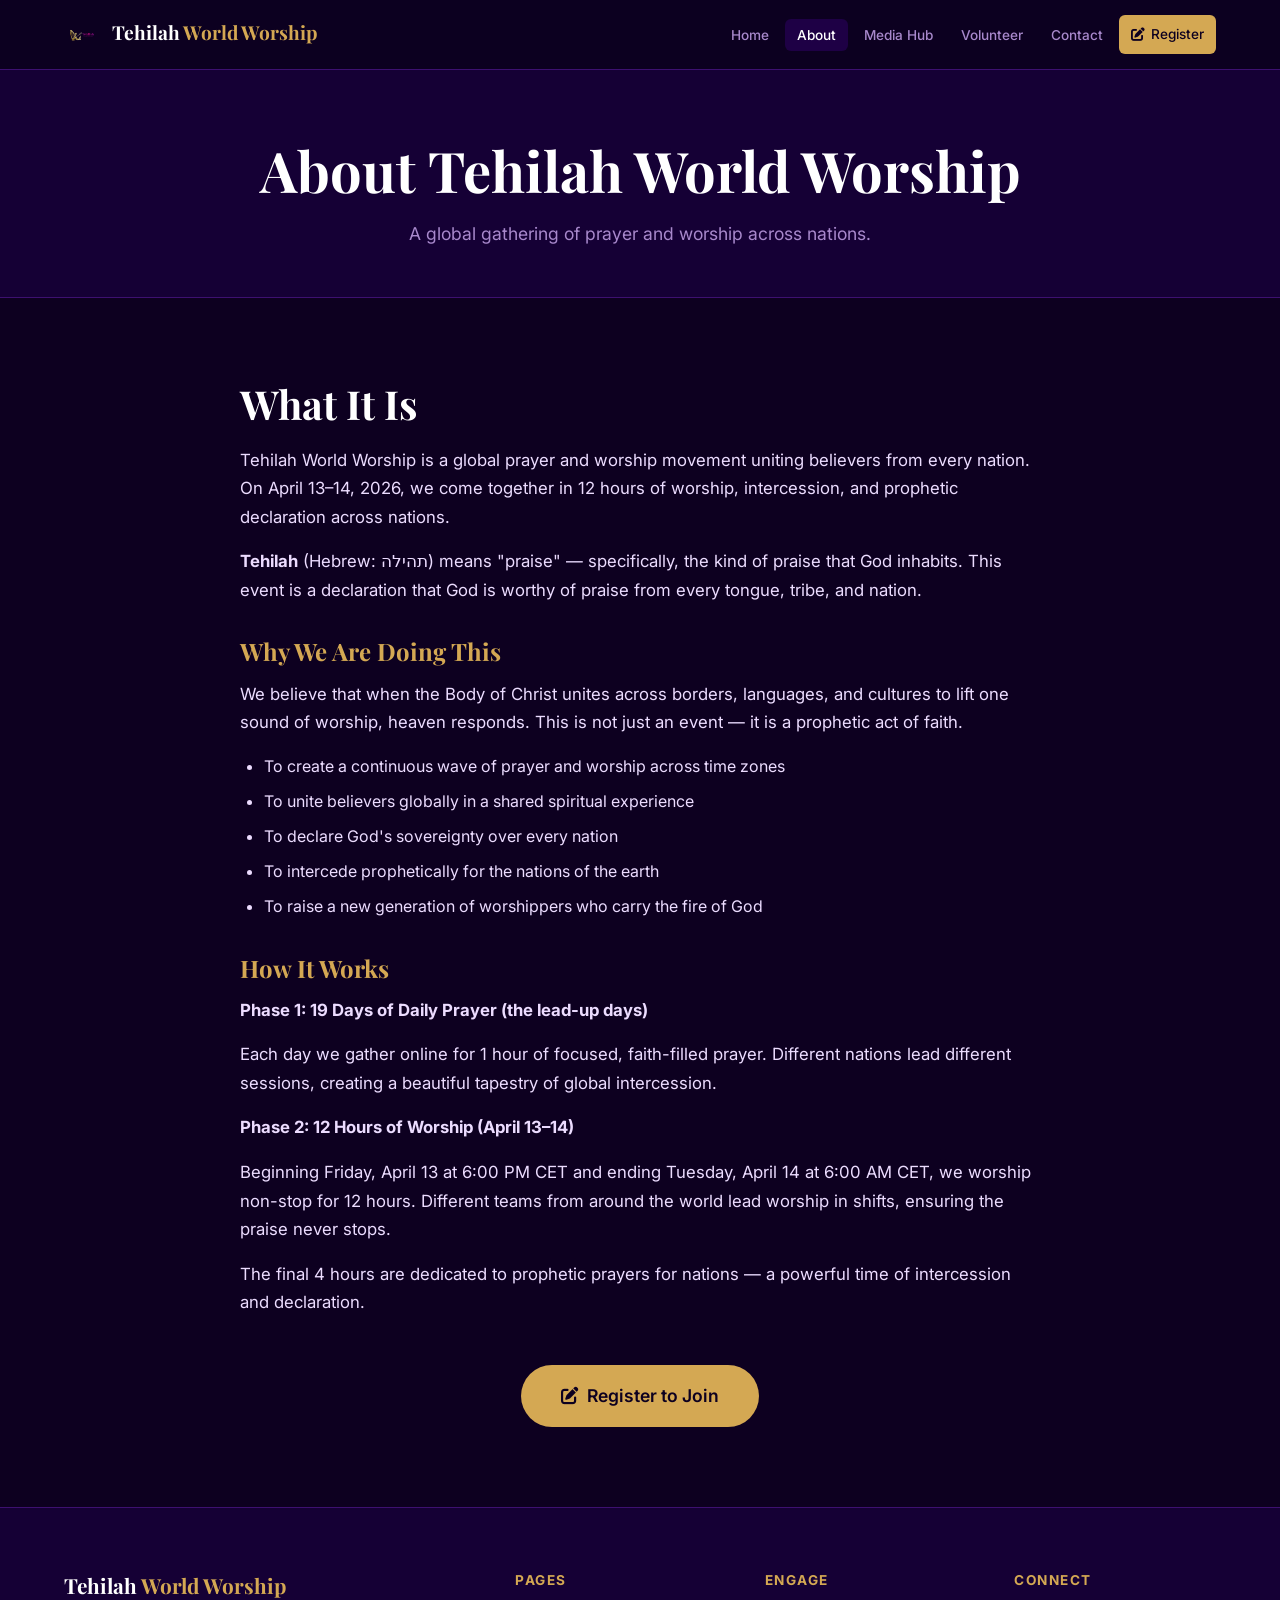
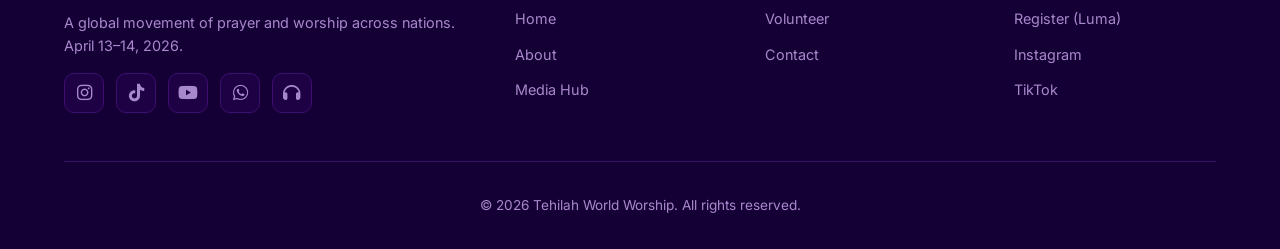
==== commit 80a9a772: "Move The Glory schedule to home page and remove schedule/watch-live/participate pages - Add full sch" ====
--- a/about.html
+++ b/about.html
@@ -32,10 +32,7 @@
       <ul class="nav-links">
         <li><a href="index.html">Home</a></li>
         <li><a href="about.html" class="active">About</a></li>
-        <li><a href="schedule.html">Schedule</a></li>
-        <li><a href="watch-live.html">Watch Live</a></li>
         <li><a href="media-hub.html">Media Hub</a></li>
-        <li><a href="participate.html">Participate</a></li>
         <li><a href="volunteer.html">Volunteer</a></li>
         <li><a href="contact.html">Contact</a></li>
         <li><a href="https://luma.com/tuikiyd9" target="_blank" rel="noopener" class="nav-register"><i class="fas fa-pen-to-square"></i> Register</a></li>
@@ -110,15 +107,12 @@
           <ul>
             <li><a href="index.html">Home</a></li>
             <li><a href="about.html">About</a></li>
-            <li><a href="schedule.html">Schedule</a></li>
-            <li><a href="watch-live.html">Watch Live</a></li>
+            <li><a href="media-hub.html">Media Hub</a></li>
           </ul>
         </div>
         <div class="footer-col">
           <h4>Engage</h4>
           <ul>
-            <li><a href="media-hub.html">Media Hub</a></li>
-            <li><a href="participate.html">Participate</a></li>
             <li><a href="volunteer.html">Volunteer</a></li>
             <li><a href="contact.html">Contact</a></li>
           </ul>
--- a/css/styles.css
+++ b/css/styles.css
@@ -332,7 +332,7 @@
 
 .hero-content {
   position: relative;
-  z-index: 1;
+  z-index: 2;
   max-width: 800px;
 }
 
@@ -723,6 +723,11 @@
   overflow: hidden;
 }
 
+/* Instagram posts/reels are portrait — use taller ratio */
+.media-card-thumb.thumb-instagram {
+  padding-bottom: 120%;
+}
+
 .media-card-thumb iframe {
   position: absolute;
   top: 0; left: 0;
@@ -1275,3 +1280,137 @@
   opacity: 1;
   transform: translateY(0);
 }
+
+/* Cloud animation is handled by js/clouds-animation.js via canvas */
+
+/* ============================================
+   THE GLORY EVENT SECTION
+   ============================================ */
+.glory-section {
+  position: relative;
+  overflow: hidden;
+}
+
+.glory-section::before {
+  content: '';
+  position: absolute;
+  inset: 0;
+  background: radial-gradient(ellipse at 50% 0%, rgba(212, 168, 83, 0.07) 0%, transparent 65%);
+  pointer-events: none;
+}
+
+.glory-card {
+  border: 1px solid rgba(212, 168, 83, 0.45);
+  border-radius: 1.5rem;
+  max-width: 860px;
+  margin: 0 auto;
+  overflow: hidden;
+  position: relative;
+  z-index: 1;
+  box-shadow: 0 20px 60px rgba(0, 0, 0, 0.5), 0 0 0 1px rgba(212, 168, 83, 0.2);
+}
+
+/* Image banner */
+.glory-image-wrap {
+  position: relative;
+  height: 280px;
+  overflow: hidden;
+}
+
+.glory-image {
+  width: 100%;
+  height: 100%;
+  object-fit: cover;
+  object-position: center 30%;
+  display: block;
+  transition: transform 8s ease;
+}
+
+.glory-card:hover .glory-image {
+  transform: scale(1.04);
+}
+
+.glory-image-overlay {
+  position: absolute;
+  inset: 0;
+  background: linear-gradient(
+    to bottom,
+    rgba(13, 0, 32, 0.15) 0%,
+    rgba(13, 0, 32, 0.0) 40%,
+    rgba(13, 0, 32, 0.85) 100%
+  );
+}
+
+.glory-image-label {
+  position: absolute;
+  top: 1.25rem;
+  left: 1.5rem;
+}
+
+/* Text body */
+.glory-body {
+  background: linear-gradient(135deg, rgba(212, 168, 83, 0.08), rgba(0, 0, 0, 0.4));
+  padding: 2.5rem 2rem 3rem;
+  text-align: center;
+}
+
+.glory-badge {
+  display: inline-block;
+  background: rgba(212, 168, 83, 0.18);
+  border: 1px solid rgba(212, 168, 83, 0.5);
+  border-radius: 2rem;
+  padding: 0.3rem 1.2rem;
+  font-size: 0.75rem;
+  letter-spacing: 0.12em;
+  text-transform: uppercase;
+  color: var(--color-gold);
+}
+
+.glory-title {
+  font-size: clamp(2.2rem, 6vw, 3.5rem);
+  font-weight: 800;
+  letter-spacing: 0.04em;
+  margin: 0.75rem 0 0.35rem;
+  color: var(--color-white);
+}
+
+.glory-tagline {
+  color: var(--color-gold);
+  font-size: 1.15rem;
+  font-weight: 600;
+  margin-bottom: 1.5rem;
+}
+
+.glory-meta {
+  display: flex;
+  justify-content: center;
+  gap: 1.75rem;
+  flex-wrap: wrap;
+  margin-bottom: 1.5rem;
+  color: var(--color-text-muted);
+  font-size: 0.95rem;
+}
+
+.glory-meta strong {
+  color: var(--color-text);
+}
+
+.glory-desc {
+  color: var(--color-text-muted);
+  margin: 0 auto 2.25rem;
+  max-width: 600px;
+  line-height: 1.85;
+  font-size: 1.02rem;
+}
+
+.glory-actions {
+  display: flex;
+  gap: 1rem;
+  justify-content: center;
+  flex-wrap: wrap;
+}
+
+@media (max-width: 600px) {
+  .glory-image-wrap { height: 200px; }
+  .glory-body { padding: 2rem 1.25rem 2.5rem; }
+}
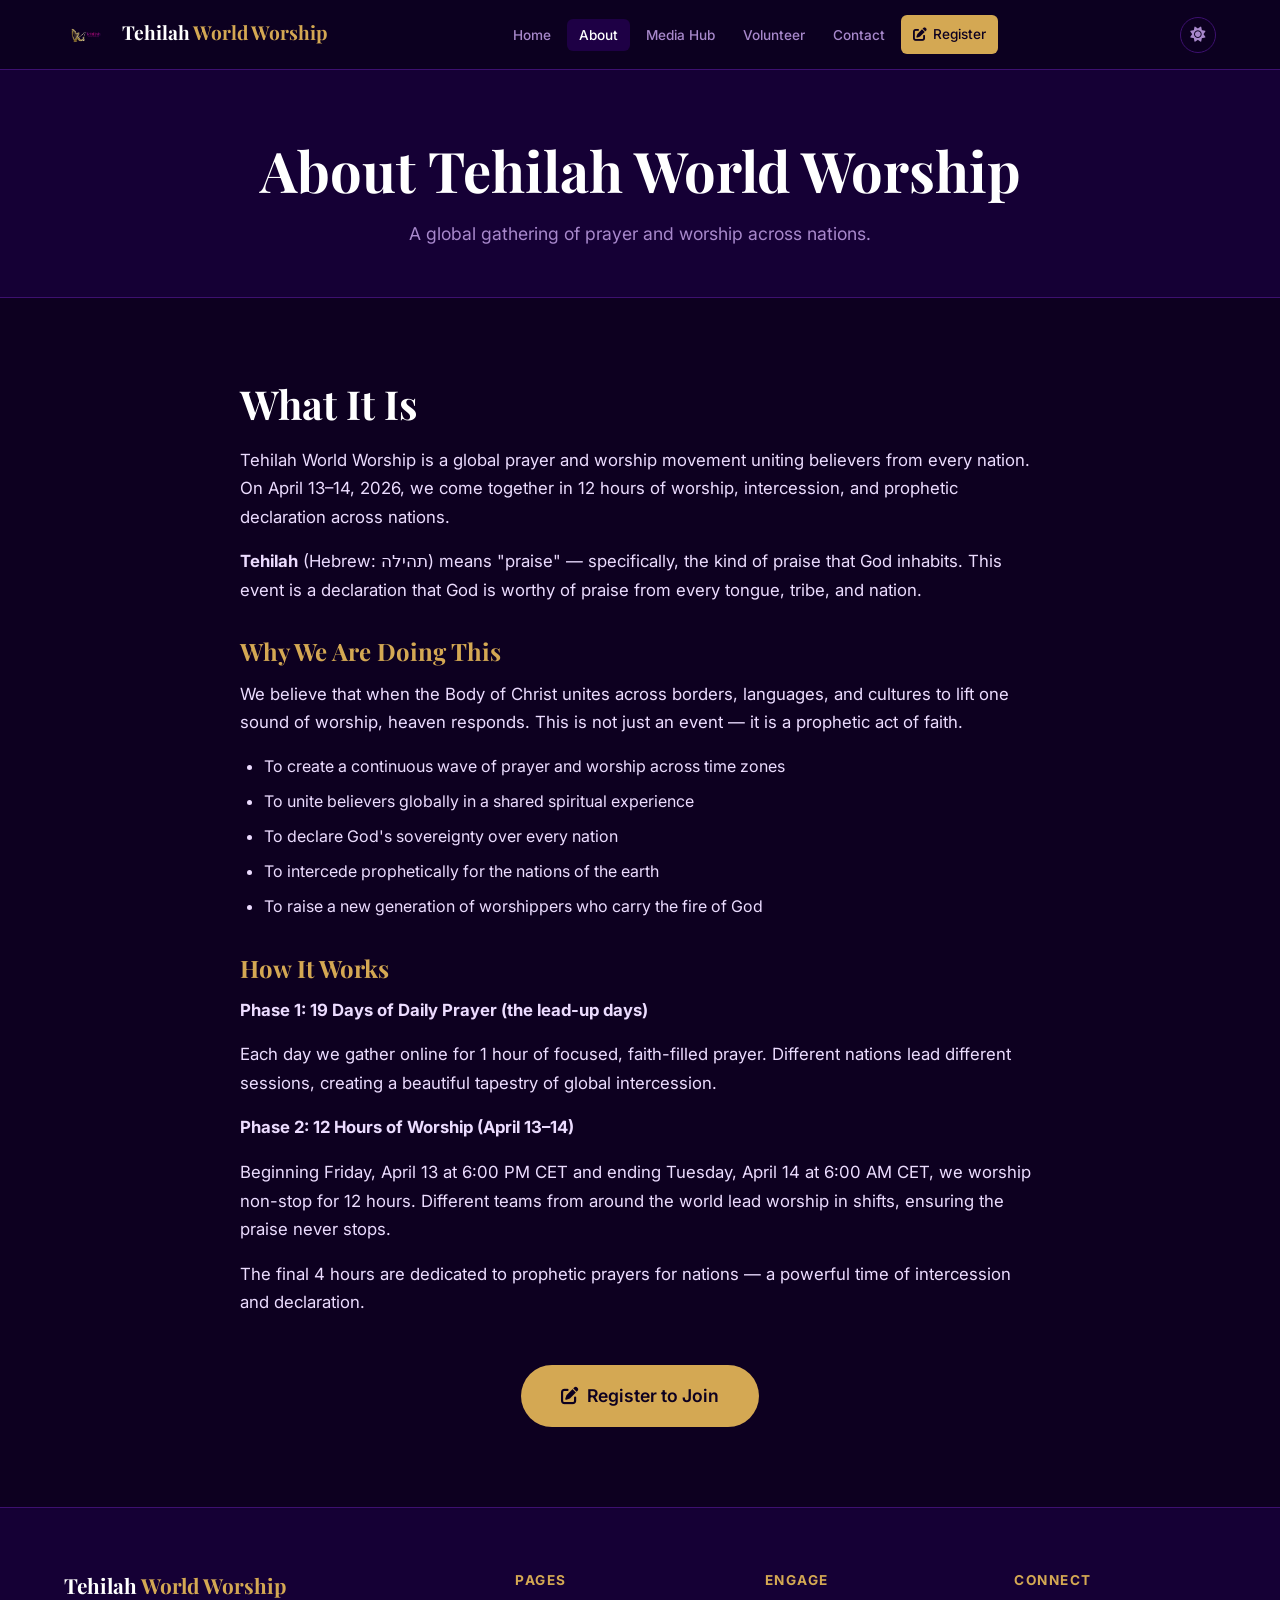
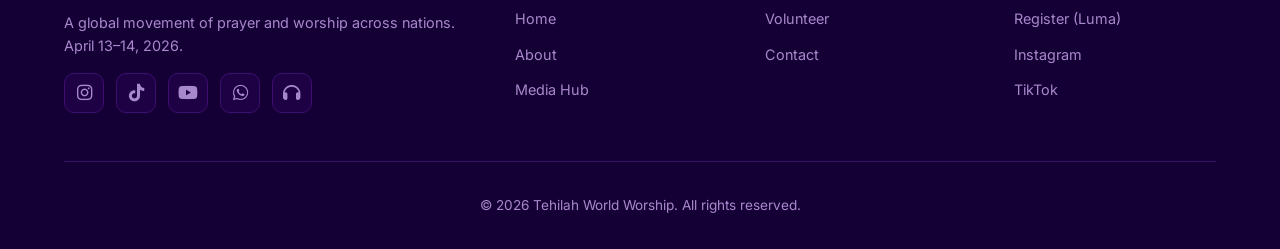
==== commit 940ad39b: "Add light/dark mode toggle, prominent logo, and About Event section - Light/dark theme: CSS variable" ====
--- a/about.html
+++ b/about.html
@@ -18,6 +18,9 @@
   <meta name="twitter:image" content="https://tehilahworldworship.com/images/logo.png">
   <link rel="stylesheet" href="css/styles.css">
   <link rel="stylesheet" href="https://cdnjs.cloudflare.com/ajax/libs/font-awesome/6.5.0/css/all.min.css">
+  <script>
+    (function(){var t=localStorage.getItem('tww-theme')||'dark';document.documentElement.setAttribute('data-theme',t);})();
+  </script>
 </head>
 <body>
 
@@ -35,12 +38,13 @@
         <li><a href="media-hub.html">Media Hub</a></li>
         <li><a href="volunteer.html">Volunteer</a></li>
         <li><a href="contact.html">Contact</a></li>
-        <li><a href="https://luma.com/tuikiyd9" target="_blank" rel="noopener" class="nav-register"><i class="fas fa-pen-to-square"></i> Register</a></li>
+        <li><a href="https://luma.com/x8l544o3" target="_blank" rel="noopener" class="nav-register"><i class="fas fa-pen-to-square"></i> Register</a></li>
       </ul>
+      <button class="theme-toggle" id="theme-toggle" aria-label="Toggle light/dark mode"><i class="fas fa-sun"></i></button>
     </div>
   </nav>
 
-  <a href="https://luma.com/tuikiyd9" target="_blank" rel="noopener" class="floating-register">
+  <a href="https://luma.com/x8l544o3" target="_blank" rel="noopener" class="floating-register">
     <i class="fas fa-pen-to-square"></i> Register Now
   </a>
 
@@ -79,7 +83,7 @@
         <p class="reveal">The final 4 hours are dedicated to prophetic prayers for nations — a powerful time of intercession and declaration.</p>
 
         <div style="text-align:center;margin-top:3rem;" class="reveal">
-          <a href="https://luma.com/tuikiyd9" target="_blank" rel="noopener" class="btn btn-primary btn-lg">
+          <a href="https://luma.com/x8l544o3" target="_blank" rel="noopener" class="btn btn-primary btn-lg">
             <i class="fas fa-pen-to-square"></i> Register to Join
           </a>
         </div>
@@ -120,7 +124,7 @@
         <div class="footer-col">
           <h4>Connect</h4>
           <ul>
-            <li><a href="https://luma.com/tuikiyd9" target="_blank" rel="noopener">Register (Luma)</a></li>
+            <li><a href="https://luma.com/x8l544o3" target="_blank" rel="noopener">Register (Luma)</a></li>
             <li><a href="https://www.instagram.com/tehilahworldworship?igsh=OGNpNnZlYnFkcG0z" target="_blank" rel="noopener">Instagram</a></li>
             <li><a href="https://www.tiktok.com/@tehilahworldworsh?_r=1&_t=ZG-945OzaO6s9A" target="_blank" rel="noopener">TikTok</a></li>
           </ul>
--- a/css/styles.css
+++ b/css/styles.css
@@ -25,6 +25,117 @@
   --transition: 0.3s ease;
 }
 
+/* ============================================
+   LIGHT THEME
+   ============================================ */
+[data-theme="light"] {
+  --color-bg: #ffffff;
+  --color-bg-alt: #f7f3ff;
+  --color-surface: #efe8ff;
+  --color-surface-light: #e2d4ff;
+  --color-text: #1a0a2e;
+  --color-text-muted: #614882;
+  --color-border: #d5c7eb;
+}
+
+[data-theme="light"] h1,
+[data-theme="light"] h2,
+[data-theme="light"] h3,
+[data-theme="light"] h4 {
+  color: #1a0a2e;
+}
+
+[data-theme="light"] .site-nav {
+  background: rgba(255, 255, 255, 0.97);
+  border-bottom-color: var(--color-border);
+}
+
+[data-theme="light"] .nav-brand {
+  color: #1a0a2e;
+}
+
+[data-theme="light"] .nav-links a {
+  color: var(--color-text-muted);
+}
+
+[data-theme="light"] .nav-links a:hover,
+[data-theme="light"] .nav-links a.active {
+  color: #1a0a2e;
+  background: var(--color-surface);
+}
+
+[data-theme="light"] .nav-toggle {
+  color: #1a0a2e;
+}
+
+[data-theme="light"] .nav-links {
+  background: #ffffff;
+}
+
+[data-theme="light"] .hero::before {
+  background:
+    radial-gradient(ellipse at 20% 50%, rgba(212, 168, 83, 0.07) 0%, transparent 60%),
+    radial-gradient(ellipse at 80% 20%, rgba(150, 80, 255, 0.05) 0%, transparent 50%);
+}
+
+[data-theme="light"] #hero-canvas { opacity: 0.05; }
+
+[data-theme="light"] .countdown-number {
+  color: #1a0a2e;
+}
+
+[data-theme="light"] .btn-outline {
+  color: #1a0a2e;
+  border-color: var(--color-border);
+}
+
+[data-theme="light"] .btn-outline:hover {
+  color: var(--color-gold-dark);
+  border-color: var(--color-gold);
+}
+
+[data-theme="light"] .btn-secondary {
+  color: #1a0a2e;
+}
+
+[data-theme="light"] .btn-secondary:hover {
+  color: #1a0a2e;
+  background: var(--color-surface-light);
+}
+
+[data-theme="light"] .footer-col ul a:hover {
+  color: #1a0a2e;
+}
+
+[data-theme="light"] .footer-bottom {
+  border-top-color: var(--color-border);
+}
+
+/* ============================================
+   THEME TOGGLE BUTTON
+   ============================================ */
+.theme-toggle {
+  background: transparent;
+  border: 1px solid var(--color-border);
+  color: var(--color-text-muted);
+  width: 36px;
+  height: 36px;
+  border-radius: 50%;
+  cursor: pointer;
+  display: flex;
+  align-items: center;
+  justify-content: center;
+  font-size: 0.95rem;
+  transition: all var(--transition);
+  flex-shrink: 0;
+  margin-left: 0.5rem;
+}
+
+.theme-toggle:hover {
+  border-color: var(--color-gold);
+  color: var(--color-gold);
+}
+
 /* --- Reset & Base --- */
 *, *::before, *::after {
   box-sizing: border-box;
@@ -124,11 +235,11 @@
 }
 
 .nav-logo {
-  height: 36px;
+  height: 44px;
   width: auto;
   display: inline-block;
   vertical-align: middle;
-  margin-right: 0.5rem;
+  margin-right: 0.6rem;
   border-radius: 4px;
 }
 
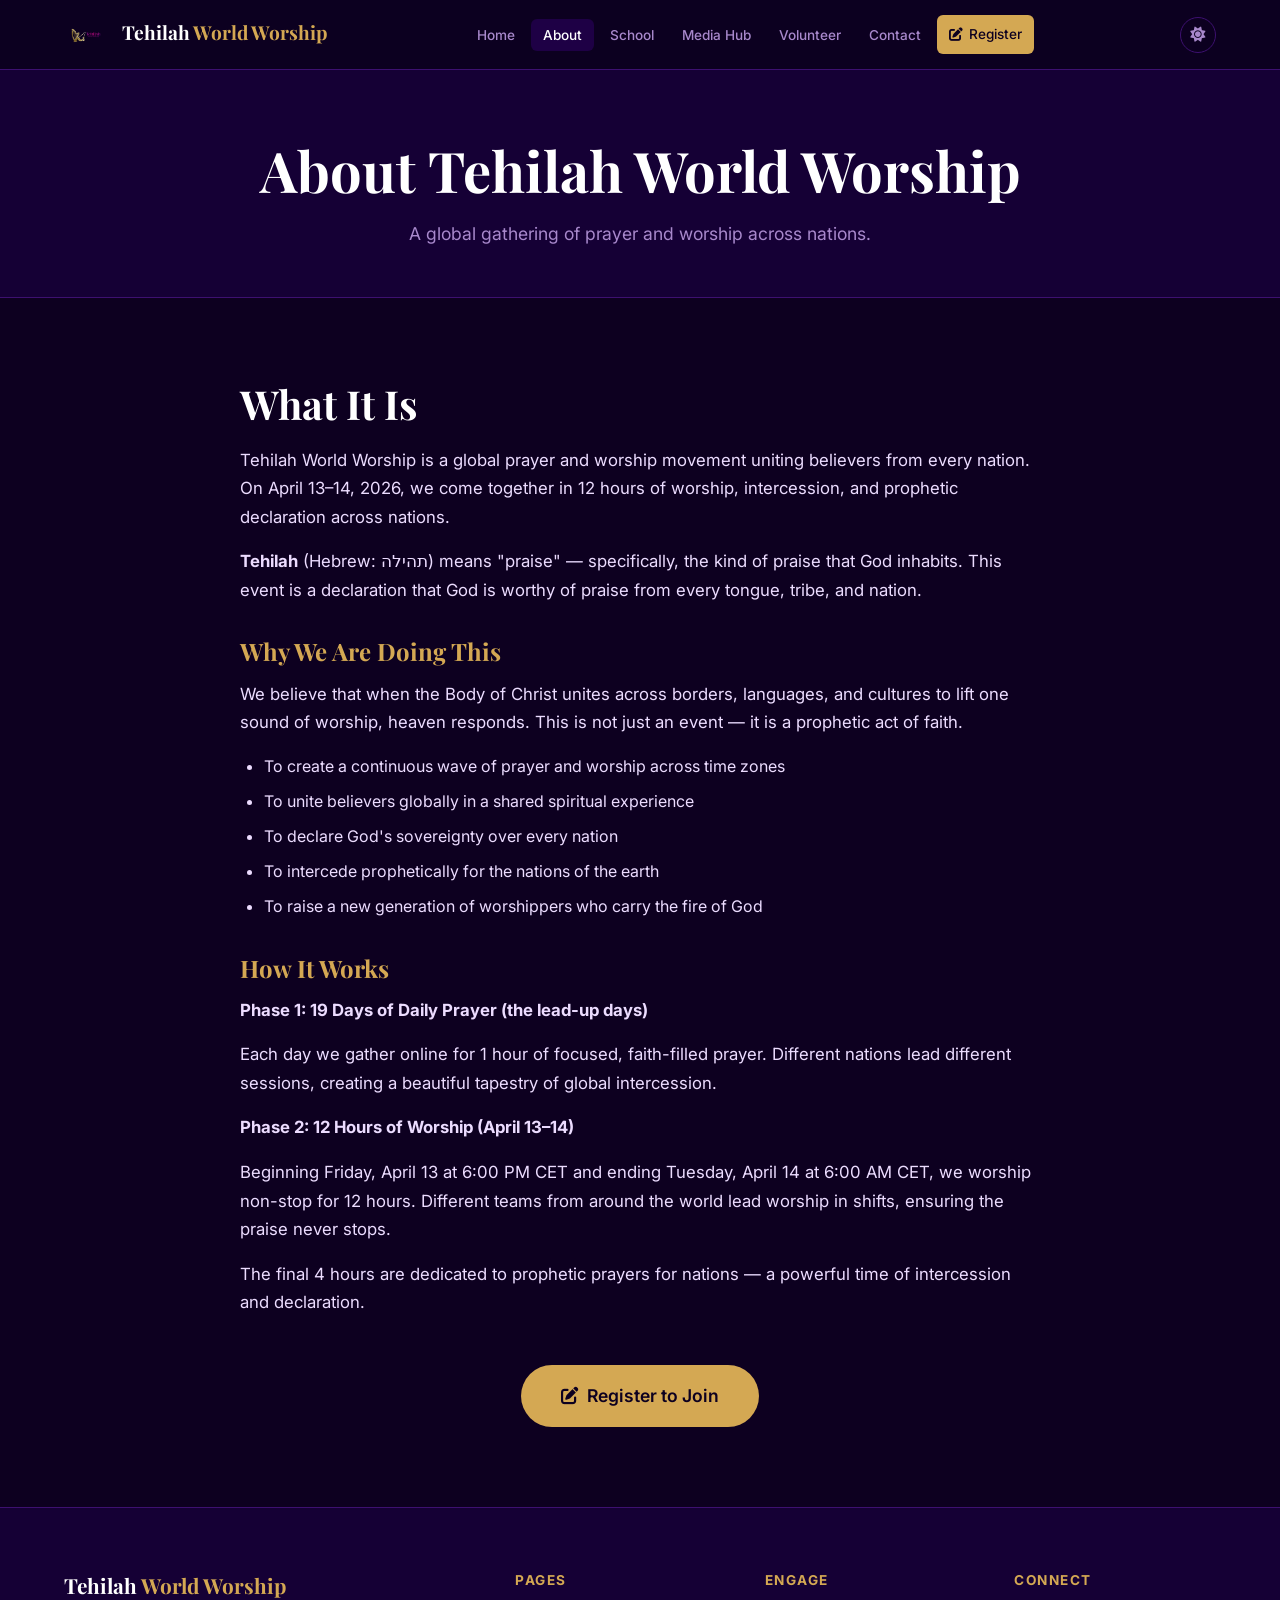
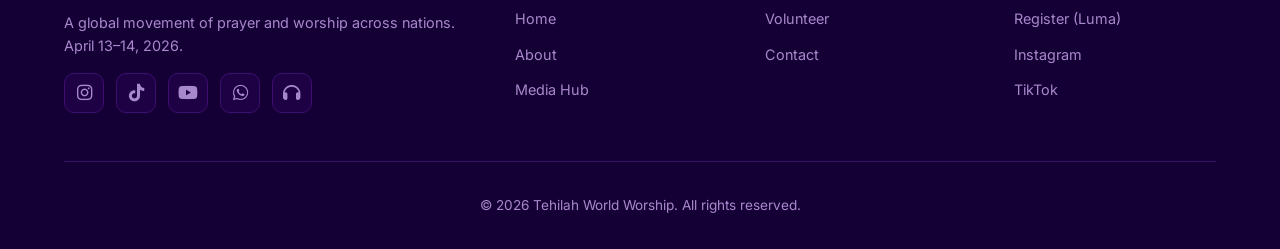
==== commit cd7335eb: "Add School (ISPI) page; update nav + homepage with ISPI teaser (batch 1/2)" ====
--- a/about.html
+++ b/about.html
@@ -35,6 +35,7 @@
       <ul class="nav-links">
         <li><a href="index.html">Home</a></li>
         <li><a href="about.html" class="active">About</a></li>
+        <li><a href="school.html">School</a></li>
         <li><a href="media-hub.html">Media Hub</a></li>
         <li><a href="volunteer.html">Volunteer</a></li>
         <li><a href="contact.html">Contact</a></li>
